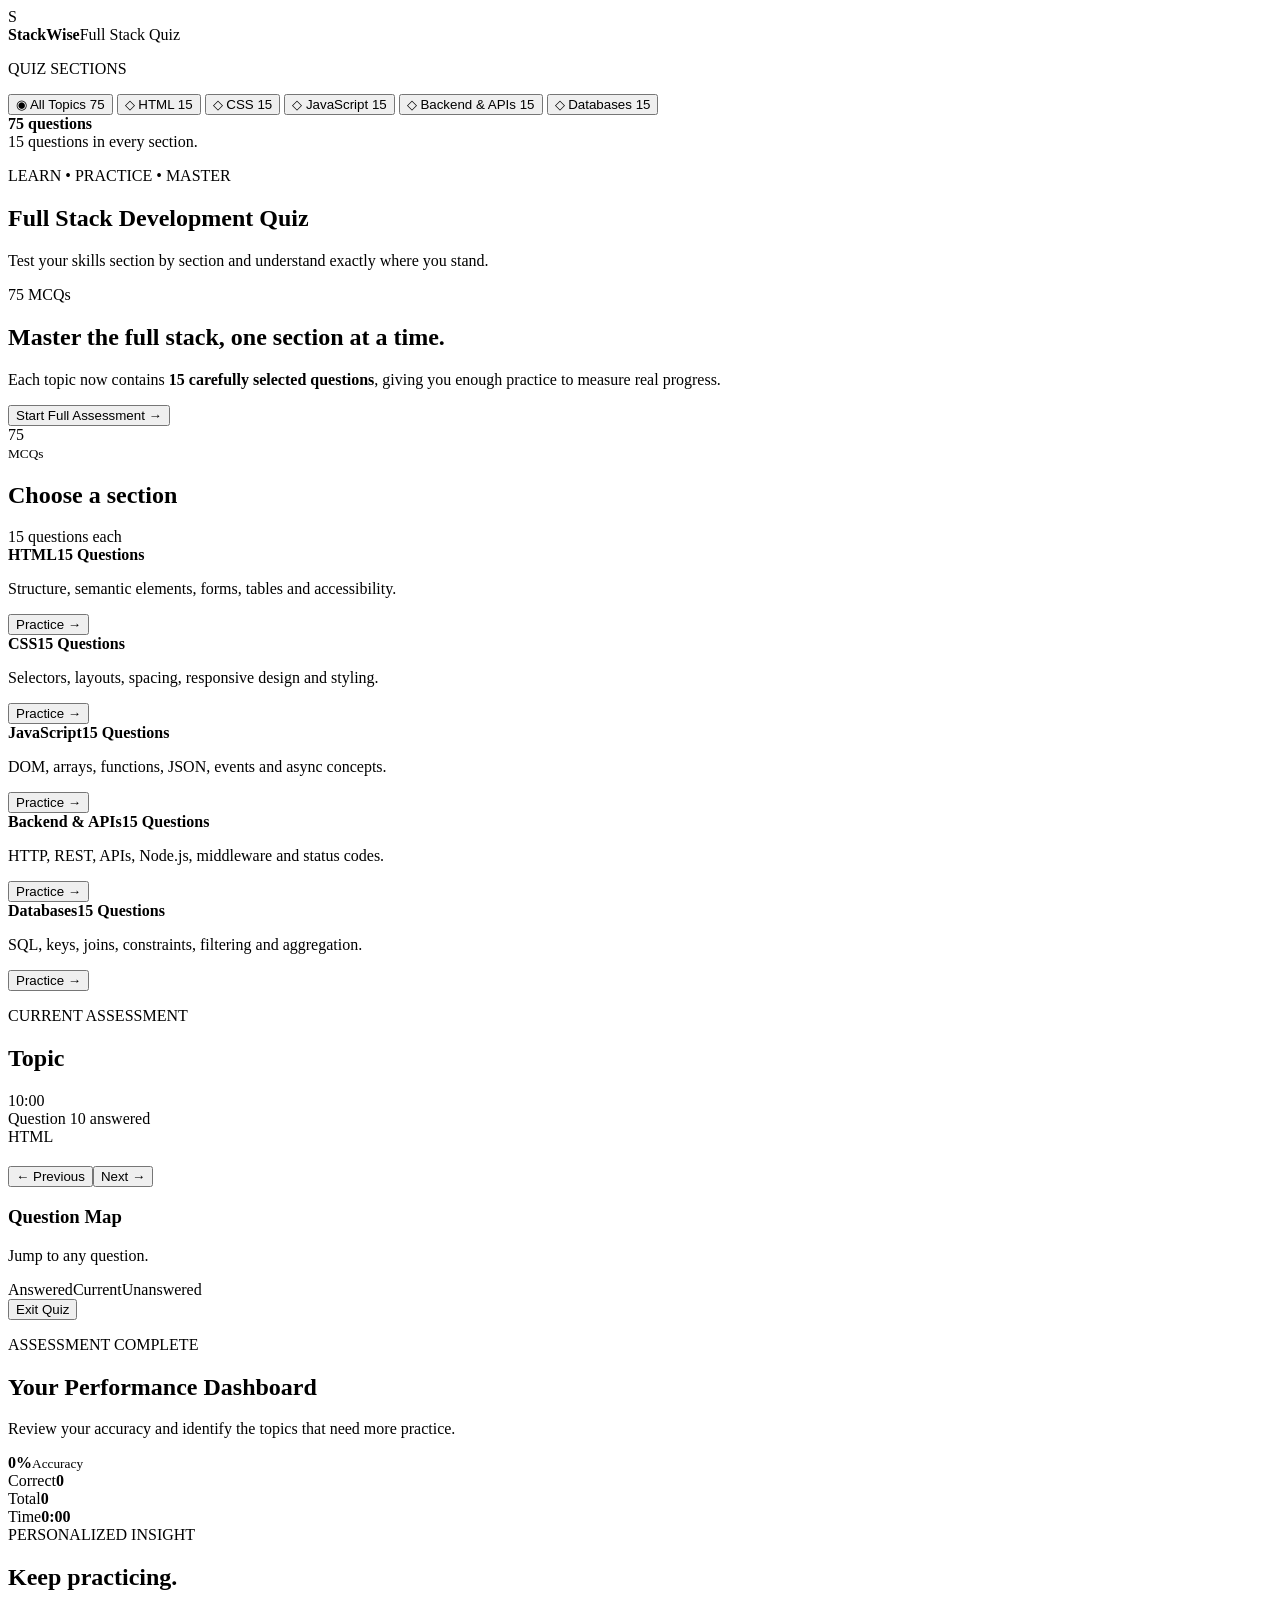
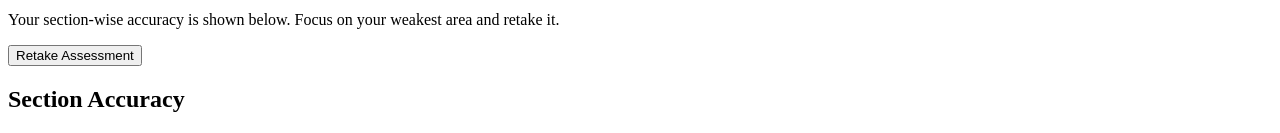
==== index.html @ 366e7099 "Rename StackWise_Full_Stack_Quiz/index.html to index.html" ====
<!DOCTYPE html>
<html lang="en">
<head>
<meta charset="UTF-8">
<meta name="viewport" content="width=device-width, initial-scale=1.0">
<title>StackWise | Full Stack Quiz</title>
<link rel="stylesheet" href="style.css">
</head>
<body>
<div class="app">
<aside class="sidebar">
  <div class="brand"><div class="brand-icon">S</div><div><b>StackWise</b><span>Full Stack Quiz</span></div></div>
  <nav>
    <p class="nav-label">QUIZ SECTIONS</p>
    <button class="topic active" data-topic="all">◉ All Topics <span>75</span></button>
    <button class="topic" data-topic="html">◇ HTML <span>15</span></button>
    <button class="topic" data-topic="css">◇ CSS <span>15</span></button>
    <button class="topic" data-topic="javascript">◇ JavaScript <span>15</span></button>
    <button class="topic" data-topic="backend">◇ Backend & APIs <span>15</span></button>
    <button class="topic" data-topic="database">◇ Databases <span>15</span></button>
  </nav>
  <div class="side-note"><b>75 questions</b><br>15 questions in every section.</div>
</aside>

<main class="main">
<section id="home" class="screen">
  <header class="top"><div><p class="eyebrow">LEARN • PRACTICE • MASTER</p><h1>Full Stack Development Quiz</h1><p>Test your skills section by section and understand exactly where you stand.</p></div><div class="badge">75 MCQs</div></header>
  <div class="hero">
    <div><h2>Master the full stack, one section at a time.</h2><p>Each topic now contains <b>15 carefully selected questions</b>, giving you enough practice to measure real progress.</p><button class="primary" data-open="all">Start Full Assessment →</button></div>
    <div class="hero-orbit"><div class="orbit o1"></div><div class="orbit o2"></div><div class="orbit o3"></div><div class="core">75<br><small>MCQs</small></div></div>
  </div>
  <div class="section-title"><h2>Choose a section</h2><span>15 questions each</span></div>
  <div class="cards">
    <div class="card" data-open="html"><b>HTML</b><strong>15 Questions</strong><p>Structure, semantic elements, forms, tables and accessibility.</p><button>Practice →</button></div>
    <div class="card" data-open="css"><b>CSS</b><strong>15 Questions</strong><p>Selectors, layouts, spacing, responsive design and styling.</p><button>Practice →</button></div>
    <div class="card" data-open="javascript"><b>JavaScript</b><strong>15 Questions</strong><p>DOM, arrays, functions, JSON, events and async concepts.</p><button>Practice →</button></div>
    <div class="card" data-open="backend"><b>Backend & APIs</b><strong>15 Questions</strong><p>HTTP, REST, APIs, Node.js, middleware and status codes.</p><button>Practice →</button></div>
    <div class="card" data-open="database"><b>Databases</b><strong>15 Questions</strong><p>SQL, keys, joins, constraints, filtering and aggregation.</p><button>Practice →</button></div>
  </div>
</section>

<section id="quiz" class="screen hidden">
<header class="quiz-head"><div><p class="eyebrow">CURRENT ASSESSMENT</p><h2 id="quizTopic">Topic</h2></div><div class="timer" id="timer">10:00</div></header>
<div class="progress-wrap"><div class="progress"><span id="progress"></span></div><div><span id="qCount">Question 1</span><span id="answeredCount">0 answered</span></div></div>
<div class="quiz-grid">
  <div class="question-panel"><span class="pill" id="questionLabel">HTML</span><h2 id="question"></h2><div id="options"></div><div class="actions"><button id="prev" class="secondary">← Previous</button><button id="next" class="primary">Next →</button></div></div>
  <div class="palette"><h3>Question Map</h3><p>Jump to any question.</p><div id="palette"></div><div class="legend"><span><i class="done"></i>Answered</span><span><i class="current"></i>Current</span><span><i></i>Unanswered</span></div><button id="backHome" class="secondary full">Exit Quiz</button></div>
</div>
</section>

<section id="result" class="screen hidden">
<header class="top"><div><p class="eyebrow">ASSESSMENT COMPLETE</p><h1>Your Performance Dashboard</h1><p>Review your accuracy and identify the topics that need more practice.</p></div></header>
<div class="result-grid">
  <div class="score-card"><div class="donut" id="donut"><div><b id="donutText">0%</b><small>Accuracy</small></div></div><div class="metrics"><div><span>Correct</span><b id="correct">0</b></div><div><span>Total</span><b id="total">0</b></div><div><span>Time</span><b id="timeUsed">0:00</b></div></div></div>
  <div class="insight"><span class="pill">PERSONALIZED INSIGHT</span><h2 id="recommendation">Keep practicing.</h2><p>Your section-wise accuracy is shown below. Focus on your weakest area and retake it.</p><button id="retake" class="primary">Retake Assessment</button></div>
</div>
<div class="section-title"><h2>Section Accuracy</h2><span id="resultMode"></span></div>
<div id="topicBars" class="topic-bars"></div>
</section>
</main>
</div>
<script src="script.js"></script>
</body>
</html>
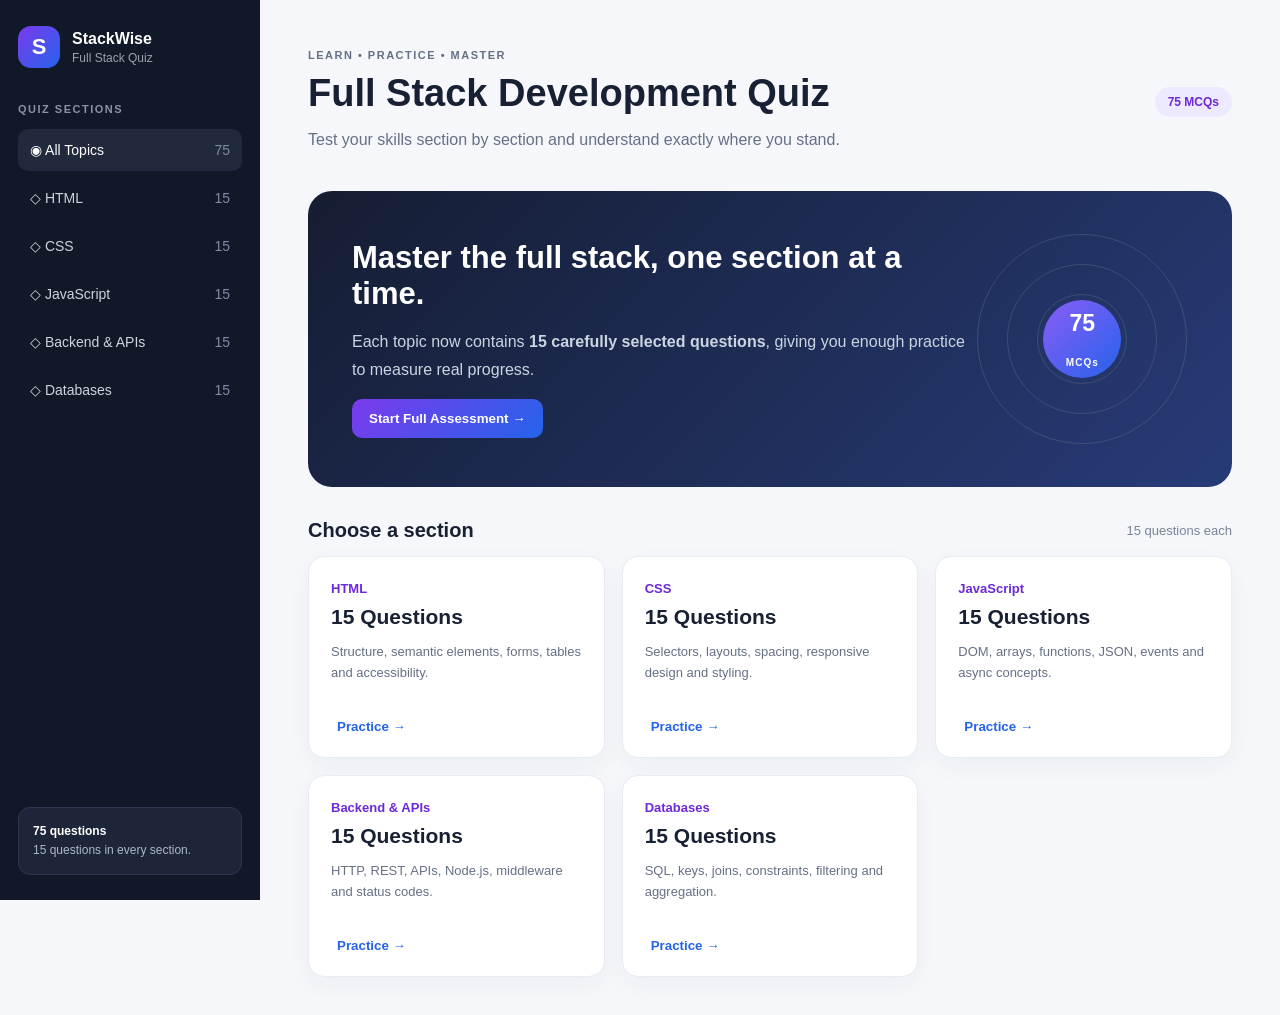
==== commit dc112aef: "Update index.html" ====
--- a/index.html
+++ b/index.html
@@ -3,7 +3,7 @@
 <head>
 <meta charset="UTF-8">
 <meta name="viewport" content="width=device-width, initial-scale=1.0">
-<title>StackWise | Full Stack Quiz</title>
+<title>StackWise | Full Stack Development Quiz</title>
 <link rel="stylesheet" href="style.css">
 </head>
 <body>
--- a/style.css
+++ b/style.css
@@ -0,0 +1 @@
+*{box-sizing:border-box}body{margin:0;font-family:Inter,Segoe UI,Arial,sans-serif;background:#f5f7fb;color:#182033}.app{display:flex;min-height:100vh}.sidebar{width:260px;background:#111827;color:#fff;padding:26px 18px;position:fixed;inset:0 auto 0 0}.brand{display:flex;gap:12px;align-items:center;margin-bottom:35px}.brand-icon{width:42px;height:42px;border-radius:13px;background:linear-gradient(135deg,#7c3aed,#2563eb);display:grid;place-items:center;font-size:22px;font-weight:800}.brand span{display:block;color:#9ca3af;font-size:12px;margin-top:3px}.nav-label,.eyebrow{font-size:11px;letter-spacing:1.5px;font-weight:800;color:#8b93a7}.topic{width:100%;border:0;background:transparent;color:#cbd5e1;text-align:left;padding:13px 12px;border-radius:10px;margin:3px 0;cursor:pointer;font-size:14px}.topic span{float:right;color:#7f8aa3}.topic.active,.topic:hover{background:#202a3c;color:#fff}.side-note{position:absolute;bottom:25px;left:18px;right:18px;background:#1c2638;border:1px solid #2c3850;padding:14px;border-radius:12px;color:#aeb8cb;font-size:12px;line-height:1.6}.side-note b{color:#fff}.main{margin-left:260px;width:calc(100% - 260px);padding:38px 48px}.screen{max-width:1150px;margin:auto}.hidden{display:none!important}.top{display:flex;justify-content:space-between;align-items:center;gap:20px;margin-bottom:26px}.top h1{font-size:38px;margin:6px 0}.top p{color:#667085;max-width:700px}.badge,.pill{display:inline-flex;padding:8px 13px;border-radius:999px;background:#ede9fe;color:#6d28d9;font-weight:800;font-size:12px}.hero{background:linear-gradient(135deg,#151d32,#273b78);color:white;border-radius:24px;padding:38px 44px;display:flex;justify-content:space-between;align-items:center;overflow:hidden;min-height:270px}.hero h2{font-size:31px;margin:0 0 10px;max-width:650px}.hero p{color:#cbd5e1;max-width:650px;line-height:1.7}.primary,.secondary{border:0;border-radius:10px;padding:12px 17px;font-weight:800;cursor:pointer}.primary{background:linear-gradient(135deg,#7c3aed,#2563eb);color:#fff}.secondary{background:#eef1f7;color:#354052}.hero-orbit{width:220px;height:220px;position:relative;display:grid;place-items:center}.orbit{position:absolute;border:1px solid #64748b66;border-radius:50%}.o1{width:90px;height:90px}.o2{width:150px;height:150px}.o3{width:210px;height:210px}.core{width:78px;height:78px;border-radius:50%;background:linear-gradient(135deg,#8b5cf6,#2563eb);display:grid;place-items:center;text-align:center;font-size:23px;font-weight:900;z-index:2}.core small{font-size:10px;letter-spacing:1px}.section-title{display:flex;justify-content:space-between;align-items:center;margin:32px 0 14px}.section-title h2{margin:0;font-size:20px}.section-title span{font-size:13px;color:#7b8498}.cards{display:grid;grid-template-columns:repeat(3,1fr);gap:17px}.card{background:#fff;border:1px solid #e8ebf2;border-radius:16px;padding:22px;box-shadow:0 8px 25px #1f29370b;transition:.2s}.card:hover{transform:translateY(-3px);box-shadow:0 14px 35px #1f293714}.card b{color:#6d28d9;font-size:13px}.card strong{display:block;font-size:21px;margin:8px 0}.card p{color:#667085;font-size:13px;line-height:1.6;min-height:62px}.card button{border:0;background:none;color:#2563eb;font-weight:800;cursor:pointer}.quiz-head{display:flex;justify-content:space-between;align-items:center}.quiz-head h2{margin:4px 0 0}.timer{font-size:20px;font-weight:900;background:#fff;padding:12px 18px;border-radius:12px;border:1px solid #e7eaf1}.progress-wrap{margin:24px 0}.progress{height:8px;background:#e6e9f0;border-radius:20px;overflow:hidden}.progress span{display:block;height:100%;background:linear-gradient(90deg,#7c3aed,#2563eb);width:0}.progress-wrap>div:last-child{display:flex;justify-content:space-between;margin-top:8px;font-size:12px;color:#7b8498}.quiz-grid{display:grid;grid-template-columns:1fr 285px;gap:20px}.question-panel,.palette,.score-card,.insight{background:#fff;border:1px solid #e7eaf1;border-radius:18px;padding:28px;box-shadow:0 8px 25px #1f29370a}.question-panel h2{font-size:25px;line-height:1.4}.options{display:grid;gap:11px}.option{width:100%;padding:15px;text-align:left;background:#f8f9fc;border:1px solid #e3e7ef;border-radius:11px;cursor:pointer;font-size:14px}.option:hover{border-color:#8b5cf6}.option.selected{background:#ede9fe;border-color:#7c3aed;color:#5b21b6;font-weight:800}.actions{display:flex;justify-content:space-between;margin-top:28px}.palette p{font-size:12px;color:#7b8498}.palette-grid{display:grid;grid-template-columns:repeat(5,1fr);gap:7px;margin:18px 0}.num{height:38px;border:0;border-radius:8px;background:#f0f2f6;cursor:pointer;font-weight:700}.num.current{outline:2px solid #7c3aed}.num.done{background:#ddd6fe;color:#5b21b6}.legend{display:grid;gap:8px;font-size:11px;color:#667085;margin:15px 0 20px}.legend i{display:inline-block;width:10px;height:10px;border-radius:3px;background:#f0f2f6;margin-right:6px}.legend .done{background:#ddd6fe}.legend .current{background:#fff;outline:2px solid #7c3aed}.full{width:100%}.result-grid{display:grid;grid-template-columns:1fr 1fr;gap:20px}.score-card{display:flex;align-items:center;gap:35px}.donut{width:190px;height:190px;border-radius:50%;background:conic-gradient(#7c3aed 0deg,#e8ebf2 0deg);display:grid;place-items:center;position:relative}.donut:after{content:"";position:absolute;width:130px;height:130px;border-radius:50%;background:#fff}.donut>div{z-index:1;text-align:center}.donut b{font-size:31px;display:block}.donut small{color:#7b8498}.metrics{display:grid;gap:18px}.metrics span{display:block;color:#7b8498;font-size:12px}.metrics b{font-size:25px}.insight h2{margin:15px 0 8px}.insight p{color:#667085;line-height:1.6}.topic-bars{background:#fff;border:1px solid #e7eaf1;border-radius:18px;padding:24px}.bar-row{margin:16px 0}.bar-head{display:flex;justify-content:space-between;font-size:13px;font-weight:700}.bar{height:10px;background:#edf0f5;border-radius:10px;overflow:hidden;margin-top:8px}.bar span{display:block;height:100%;background:linear-gradient(90deg,#7c3aed,#2563eb)}@media(max-width:900px){.sidebar{width:210px}.main{margin-left:210px;width:calc(100% - 210px);padding:25px}.cards{grid-template-columns:1fr 1fr}.hero-orbit{display:none}.quiz-grid,.result-grid{grid-template-columns:1fr}}@media(max-width:650px){.sidebar{position:static;width:100%;height:auto}.app{display:block}.main{margin:0;width:100%;padding:20px}.cards{grid-template-columns:1fr}.top h1{font-size:28px}.quiz-grid,.result-grid{grid-template-columns:1fr}.side-note{position:static;margin-top:20px}.nav-label{margin-top:10px}}
